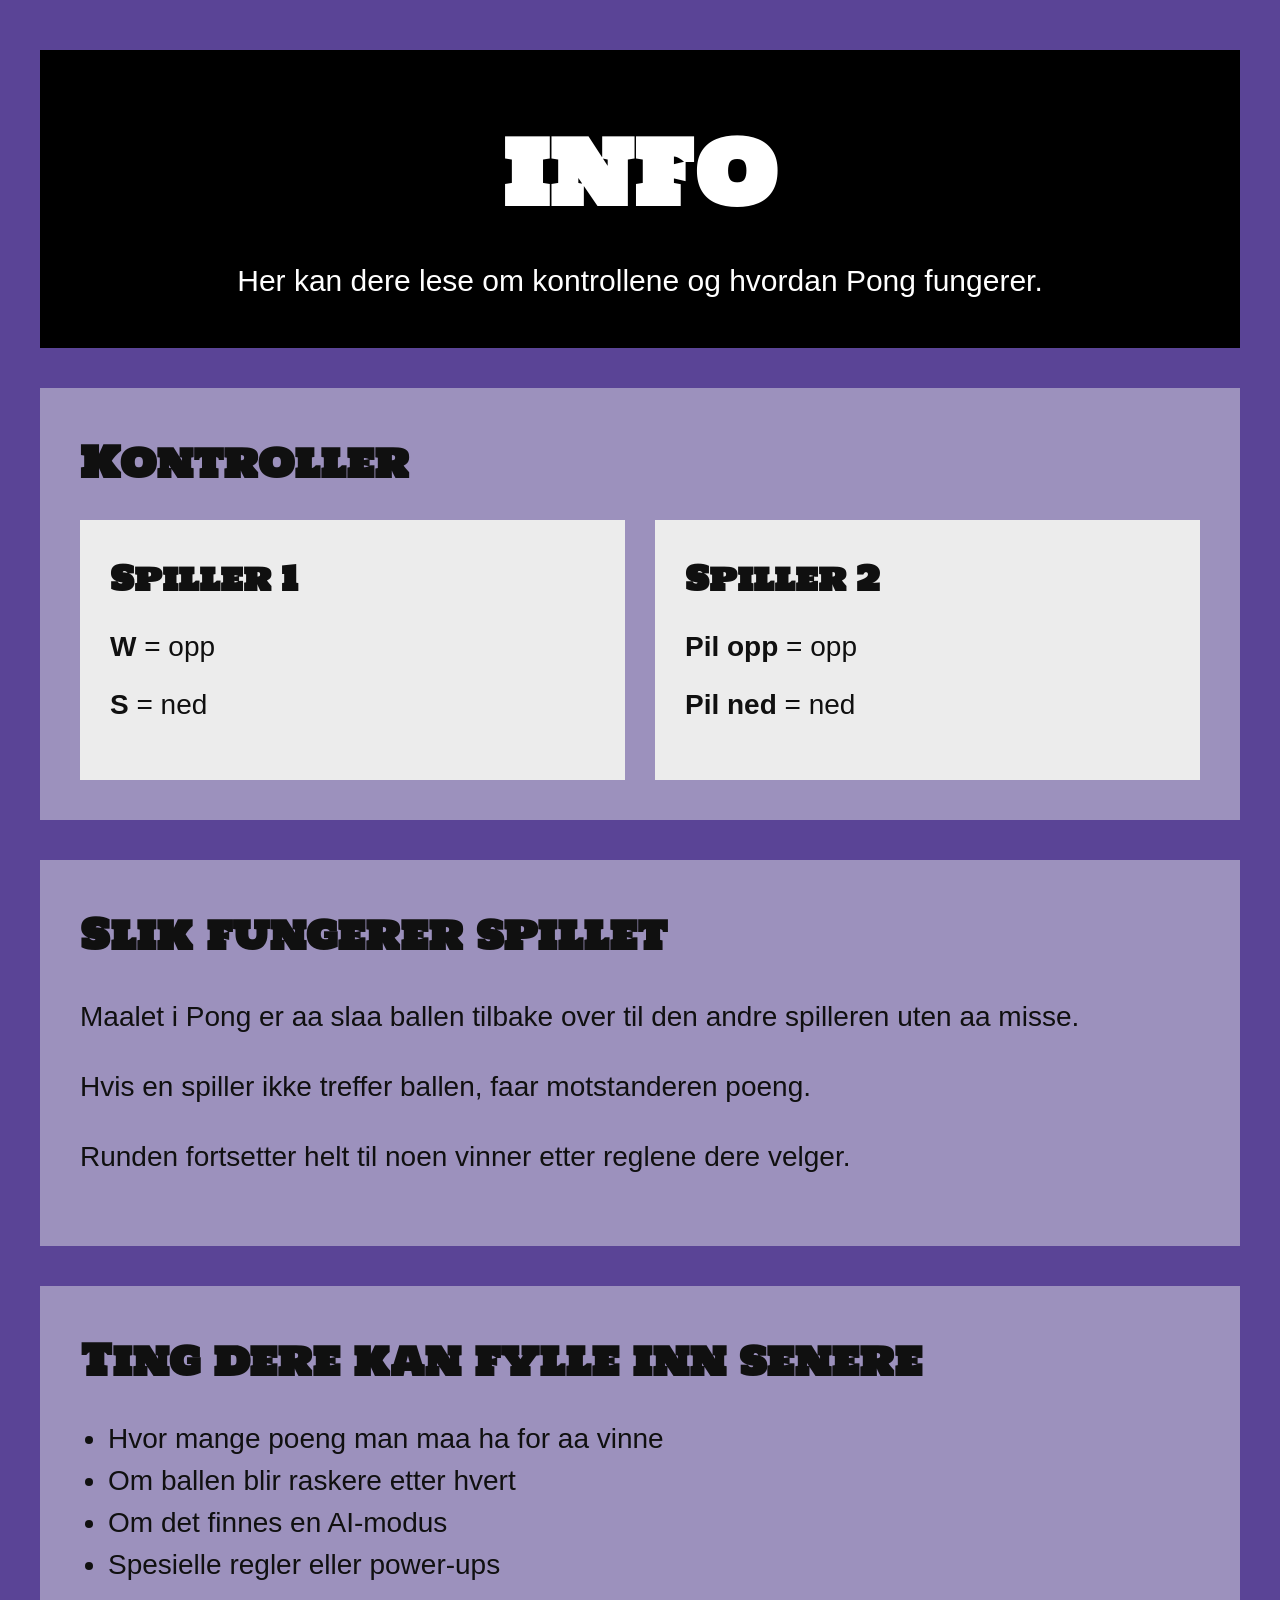
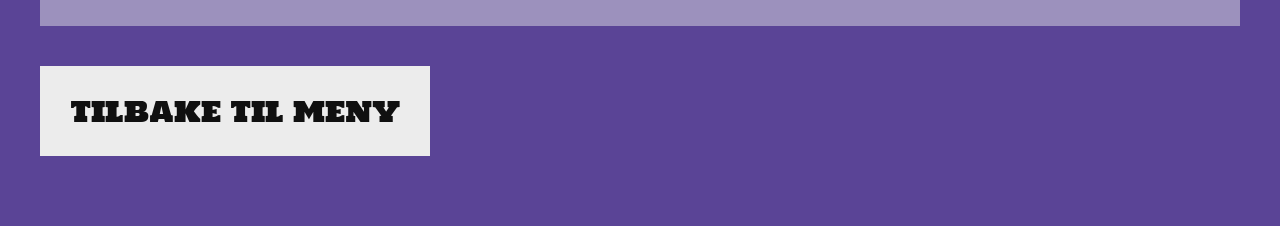
==== html/info.html @ c6985fae "Tobias arbeid" ====
<!DOCTYPE html>
<html lang="no">
<head>
    <meta charset="UTF-8">
    <meta name="viewport" content="width=device-width, initial-scale=1.0">
    <title>Info</title>
    <link rel="stylesheet" href="../css/info.css">
</head>
<body>
    <main class="side">
        <section class="topp">
            <h1>INFO</h1>
            <p>Her kan dere lese om kontrollene og hvordan Pong fungerer.</p>
        </section>

        <section class="boks">
            <h2>Kontroller</h2>
            <div class="rader">
                <article class="kort">
                    <h3>Spiller 1</h3>
                    <p><strong>W</strong> = opp</p>
                    <p><strong>S</strong> = ned</p>
                </article>

                <article class="kort">
                    <h3>Spiller 2</h3>
                    <p><strong>Pil opp</strong> = opp</p>
                    <p><strong>Pil ned</strong> = ned</p>
                </article>
            </div>
        </section>

        <section class="boks">
            <h2>Slik fungerer spillet</h2>
            <p>Maalet i Pong er aa slaa ballen tilbake over til den andre spilleren uten aa misse.</p>
            <p>Hvis en spiller ikke treffer ballen, faar motstanderen poeng.</p>
            <p>Runden fortsetter helt til noen vinner etter reglene dere velger.</p>
        </section>

        <section class="boks">
            <h2>Ting dere kan fylle inn senere</h2>
            <ul>
                <li>Hvor mange poeng man maa ha for aa vinne</li>
                <li>Om ballen blir raskere etter hvert</li>
                <li>Om det finnes en AI-modus</li>
                <li>Spesielle regler eller power-ups</li>
            </ul>
        </section>

        <a class="tilbake" href="../index.html">TILBAKE TIL MENY</a>
    </main>
</body>
</html>
---- css/info.css ----
@font-face {
    font-family: "Holtwood";
    src: url("../font/HoltwoodOneSC-Regular.ttf");
}

* {
    box-sizing: border-box;
}

body {
    margin: 0;
    background: #5a4496;
    color: #ffffff;
    font-family: Arial, sans-serif;
}

.side {
    width: 1200px;
    min-height: 100vh;
    margin: 0 auto;
    padding: 50px 0 70px;
}

.topp {
    margin-bottom: 40px;
    padding: 50px;
    background: #000000;
    text-align: center;
}

.topp h1,
.boks h2,
.kort h3,
.tilbake {
    font-family: "Holtwood", serif;
}

.topp h1 {
    margin: 0 0 20px;
    font-size: 88px;
}

.topp p {
    margin: 0;
    font-size: 30px;
}

.boks {
    margin-bottom: 40px;
    padding: 40px;
    background: #9c91bd;
    color: #101010;
}

.boks h2 {
    margin: 0 0 24px;
    font-size: 42px;
}

.boks p,
.boks li {
    font-size: 28px;
    line-height: 42px;
}

.rader {
    display: flex;
    gap: 30px;
}

.kort {
    width: 50%;
    min-height: 260px;
    padding: 30px;
    background: #ececec;
}

.kort h3 {
    margin: 0 0 20px;
    font-size: 34px;
}

.kort p {
    margin: 16px 0;
}

ul {
    margin: 0;
    padding-left: 28px;
}

.tilbake {
    display: inline-block;
    padding: 22px 30px;
    background: #ececec;
    color: #101010;
    text-decoration: none;
    font-size: 28px;
}
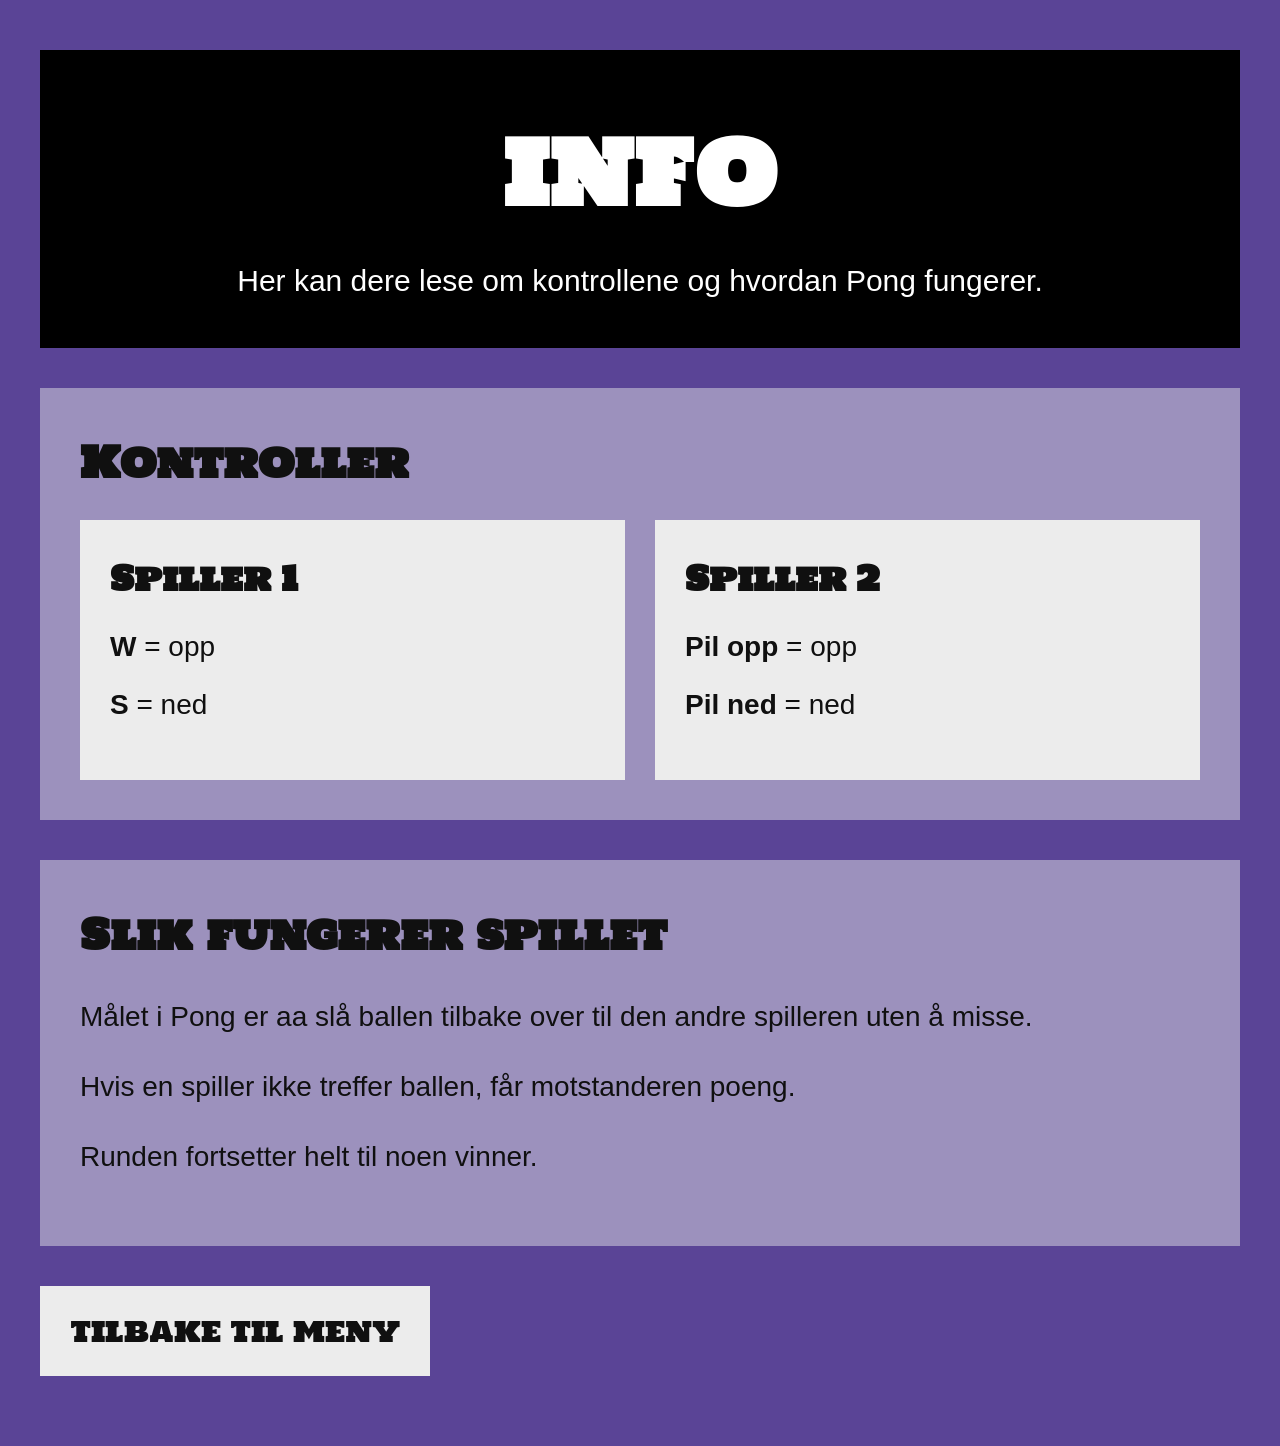
==== commit 7f80856a: "Ferdig spill" ====
--- a/html/info.html
+++ b/html/info.html
@@ -32,20 +32,12 @@
 
         <section class="boks">
             <h2>Slik fungerer spillet</h2>
-            <p>Maalet i Pong er aa slaa ballen tilbake over til den andre spilleren uten aa misse.</p>
-            <p>Hvis en spiller ikke treffer ballen, faar motstanderen poeng.</p>
-            <p>Runden fortsetter helt til noen vinner etter reglene dere velger.</p>
+            <p>Målet i Pong er aa slå ballen tilbake over til den andre spilleren uten å misse.</p>
+            <p>Hvis en spiller ikke treffer ballen, får motstanderen poeng.</p>
+            <p>Runden fortsetter helt til noen vinner.</p>
         </section>
 
-        <section class="boks">
-            <h2>Ting dere kan fylle inn senere</h2>
-            <ul>
-                <li>Hvor mange poeng man maa ha for aa vinne</li>
-                <li>Om ballen blir raskere etter hvert</li>
-                <li>Om det finnes en AI-modus</li>
-                <li>Spesielle regler eller power-ups</li>
-            </ul>
-        </section>
+        
 
         <a class="tilbake" href="../index.html">TILBAKE TIL MENY</a>
     </main>
